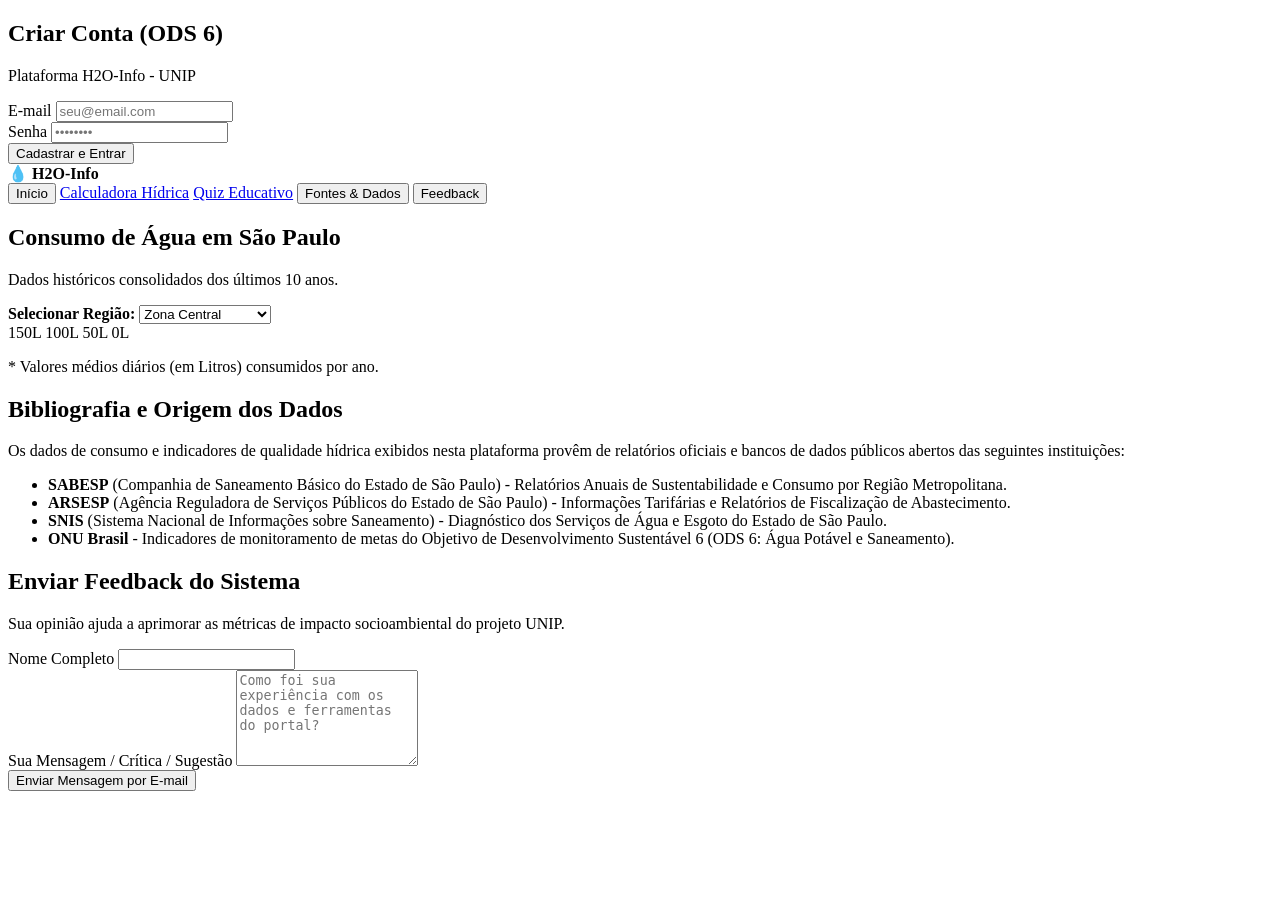
==== index.html @ cb8d6302 "atualizei o código" ====
<!DOCTYPE html>
<html lang="pt-BR">
<head>
    <meta charset="UTF-8">
    <meta name="viewport" content="width=device-width, initial-scale=1.0">
    <title>H2O-Info - Monitoramento Inteligente</title>
    <link rel="stylesheet" href="style.css">
</head>
<body>
    <!-- TELA DE AUTENTICAÇÃO (LOGIN/CADASTRO) -->
    <div id="auth-screen" class="auth-container">
        <div class="auth-card">
            <h2 id="auth-title">Criar Conta (ODS 6)</h2>
            <p class="auth-subtitle">Plataforma H2O-Info - UNIP</p>
            <form id="auth-form">
                <div class="form-group">
                    <label for="user-email">E-mail</label>
                    <input type="email" id="user-email" required placeholder="seu@email.com">
                </div>
                <div class="form-group">
                    <label for="user-password">Senha</label>
                    <input type="password" id="user-password" required placeholder="••••••••">
                </div>
                <button type="submit" id="auth-btn" class="btn-primary">Cadastrar e Entrar</button>
            </form>
        </div>
    </div>

    <!-- TELA PRINCIPAL (SISTEMA APÓS LOGIN) -->
    <div id="main-system" class="hidden">
        <!-- CABEÇALHO DA PLATAFORMA -->
        <header class="main-header">
            <div class="logo" onclick="goHome()">
                <span class="icon">💧</span> <strong>H2O-Info</strong>
            </div>
            <nav class="nav-menu">
                <button class="nav-link active" onclick="switchSection('dashboard')">Início</button>
                <a href="calculadora.html" class="nav-link">Calculadora Hídrica</a>
                <a href="quiz.html" class="nav-link">Quiz Educativo</a>
                <button class="nav-link" onclick="switchSection('biografia')">Fontes & Dados</button>
                <button class="nav-link" onclick="switchSection('feedback')">Feedback</button>
            </nav>
            <div class="user-profile-container" id="user-profile-container">
                <!-- Conteúdo dinâmico via JS -->
            </div>
        </header>

        <main class="content-container">
            <!-- SEÇÃO: DASHBOARD -->
            <section id="sec-dashboard" class="content-section">
                <div class="section-header">
                    <h2>Consumo de Água em São Paulo</h2>
                    <p>Dados históricos consolidados dos últimos 10 anos.</p>
                </div>

                <div class="filter-box">
                    <label for="region-select"><strong>Selecionar Região:</strong></label>
                    <select id="region-select" onchange="updateChart()">
                        <option value="centro">Zona Central</option>
                        <option value="norte">Zona Norte</option>
                        <option value="sul">Zona Sul</option>
                        <option value="leste">Zona Leste</option>
                        <option value="oeste">Zona Oeste</option>
                        <option value="metropolitana">Grande São Paulo</option>
                    </select>
                </div>

                <!-- GRÁFICO HISTÓRICO CUSTOMIZADO -->
                <div class="chart-wrapper">
                    <div class="chart-y-axis">
                        <span>150L</span>
                        <span>100L</span>
                        <span>50L</span>
                        <span>0L</span>
                    </div>
                    <div class="chart-area" id="chart-bars">
                        <!-- Barras renderizadas dinamicamente via JS -->
                    </div>
                </div>
                <div class="chart-legend">
                    <p>* Valores médios diários (em Litros) consumidos por ano.</p>
                </div>
            </section>

            <!-- SEÇÃO: BIOGRAFIA E FONTES -->
            <section id="sec-biografia" class="content-section hidden">
                <h2>Bibliografia e Origem dos Dados</h2>
                <div class="card-info">
                    <p>Os dados de consumo e indicadores de qualidade hídrica exibidos nesta plataforma provêm de relatórios oficiais e bancos de dados públicos abertos das seguintes instituições:</p>
                    <ul>
                        <li><strong>SABESP</strong> (Companhia de Saneamento Básico do Estado de São Paulo) - Relatórios Anuais de Sustentabilidade e Consumo por Região Metropolitana.</li>
                        <li><strong>ARSESP</strong> (Agência Reguladora de Serviços Públicos do Estado de São Paulo) - Informações Tarifárias e Relatórios de Fiscalização de Abastecimento.</li>
                        <li><strong>SNIS</strong> (Sistema Nacional de Informações sobre Saneamento) - Diagnóstico dos Serviços de Água e Esgoto do Estado de São Paulo.</li>
                        <li><strong>ONU Brasil</strong> - Indicadores de monitoramento de metas do Objetivo de Desenvolvimento Sustentável 6 (ODS 6: Água Potável e Saneamento).</li>
                    </ul>
                </div>
            </section>

            <!-- SEÇÃO: FEEDBACK -->
            <section id="sec-feedback" class="content-section hidden">
                <h2>Enviar Feedback do Sistema</h2>
                <p>Sua opinião ajuda a aprimorar as métricas de impacto socioambiental do projeto UNIP.</p>
                <form action="https://formspree.io/f/mbdwvgea" method="POST" class="feedback-form">
                    <input type="hidden" name="_next" value="http://localhost:5500/index.html">
                    <input type="hidden" name="_subject" value="Novo Feedback - Plataforma H2O-Info">
                   
                    <div class="form-group">
                        <label for="feed-name">Nome Completo</label>
                        <input type="text" name="name" id="feed-name" required>
                    </div>
                    <div class="form-group">
                        <label for="feed-message">Sua Mensagem / Crítica / Sugestão</label>
                        <textarea name="message" id="feed-message" rows="6" required placeholder="Como foi sua experiência com os dados e ferramentas do portal?"></textarea>
                    </div>
                    <button type="submit" class="btn-primary">Enviar Mensagem por E-mail</button>
                </form>
            </section>
        </main>
    </div>

    <script src="script.js"></script>
</body>
</html>
---- style.css ----
/* NOVOS ESTILOS PARA PERFIL E QUIZ */
.user-profile-container {
    position: relative;
}

.user-profile {
    cursor: pointer;
    padding: 8px 12px;
    border-radius: 20px;
    background: var(--background-gray);
    display: flex;
    align-items: center;
    gap: 5px;
    font-weight: 500;
}

.profile-menu {
    position: absolute;
    top: 100%;
    right: 0;
    background: var(--card-white);
    border: 1px solid var(--border-color);
    border-radius: 8px;
    box-shadow: 0 4px 12px rgba(0,0,0,0.1);
    min-width: 180px;
    z-index: 1000;
    padding: 10px;
}

.profile-menu div { padding: 8px 0; font-size: 0.9rem; color: var(--text-dark); }

.profile-menu.hidden { display: none; }

.btn-option {
    background: var(--background-gray);
    border: 2px solid var(--border-color);
    padding: 12px;
    border-radius: 8px;
    cursor: pointer;
    width: 100%;
    text-align: left;
    margin-bottom: 10px;
    transition: all 0.2s;
}

.btn-option:hover { background: var(--light-blue); border-color: var(--primary-blue); }

.options-grid { display: grid; grid-template-columns: 1fr 1fr; gap: 12px; }

.quiz-card { background: var(--background-gray); padding: 25px; border-radius: 12px; }

#quiz-detailed-results { margin-top: 25px; }
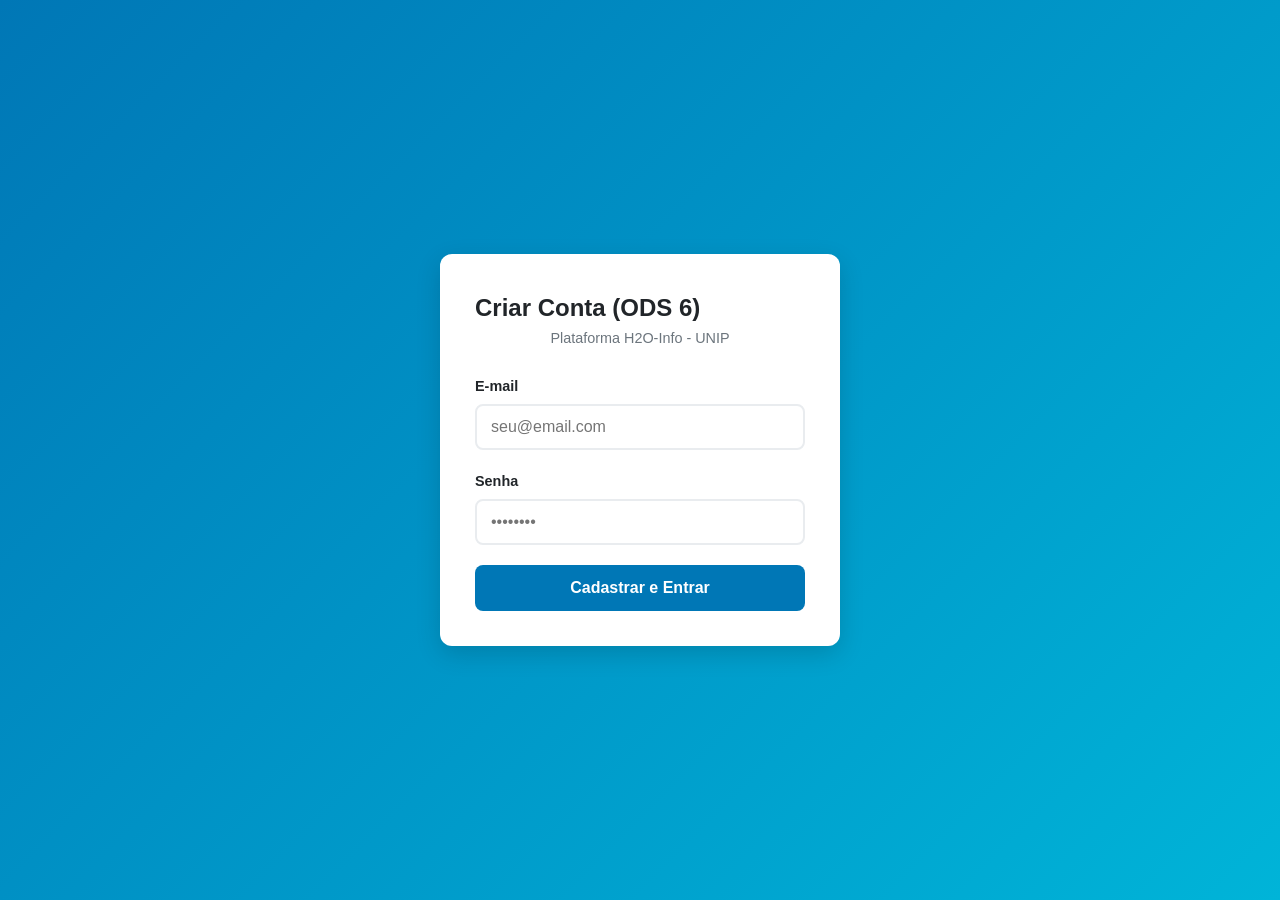
==== commit 11df92d2: "atualizei" ====
--- a/index.html
+++ b/index.html
@@ -49,7 +49,7 @@
             <!-- SEÇÃO: DASHBOARD -->
             <section id="sec-dashboard" class="content-section">
                 <div class="section-header">
-                    <h2>Consumo de Água em São Paulo</h2>
+                    <h2>Consumo diário de Água em São Paulo</h2>
                     <p>Dados históricos consolidados dos últimos 10 anos.</p>
                 </div>
 
--- a/style.css
+++ b/style.css
@@ -1,52 +1,474 @@
-/* NOVOS ESTILOS PARA PERFIL E QUIZ */
+/* RESET DE PADRÕES E CORES DIRETRIZES (UI/UX) */
+:root {
+    --primary-blue: #0077b6;
+    --light-blue: #00b4d8;
+    --background-gray: #f8f9fa;
+    --card-white: #ffffff;
+    --text-dark: #212529;
+    --border-color: #e9ecef;
+}
+
+* {
+    box-sizing: border-box;
+    margin: 0;
+    padding: 0;
+    font-family: 'Segoe UI', Tahoma, Geneva, Verdana, sans-serif;
+}
+
+body {
+    background-color: var(--background-gray);
+    color: var(--text-dark);
+    line-height: 1.6;
+}
+
+/* UTILITÁRIOS */
+.hidden { display: none !important; }
+
+/* LOGO CLICÁVEL */
+.logo {
+    cursor: pointer;
+    display: flex;
+    align-items: center;
+    gap: 8px;
+    font-size: 1.3rem;
+    font-weight: bold;
+    color: var(--primary-blue);
+    transition: color 0.2s;
+}
+
+.logo:hover { color: var(--light-blue); }
+
+/* TELA DE AUTENTICAÇÃO */
+.auth-container {
+    display: flex;
+    justify-content: center;
+    align-items: center;
+    min-height: 100vh;
+    background: linear-gradient(135deg, var(--primary-blue), var(--light-blue));
+    padding: 20px;
+}
+
+.auth-card {
+    background: var(--card-white);
+    padding: 35px;
+    border-radius: 12px;
+    box-shadow: 0 8px 24px rgba(0,0,0,0.15);
+    width: 100%;
+    max-width: 400px;
+}
+
+.auth-title { 
+    text-align: center; 
+    color: var(--primary-blue); 
+    margin-bottom: 8px;
+}
+
+.auth-subtitle { 
+    text-align: center; 
+    font-size: 0.9rem; 
+    color: #6c757d; 
+    margin-bottom: 25px; 
+}
+
+/* ELEMENTOS DE FORMULÁRIO */
+.form-group { margin-bottom: 20px; }
+.form-group label { 
+    display: block; 
+    margin-bottom: 6px; 
+    font-weight: 600; 
+    font-size: 0.9rem; 
+}
+.form-group input, 
+.form-group select, 
+.form-group textarea {
+    width: 100%;
+    padding: 12px 14px;
+    border: 2px solid var(--border-color);
+    border-radius: 8px;
+    font-size: 1rem;
+    transition: border-color 0.2s;
+}
+.form-group input:focus, 
+.form-group select:focus { 
+    border-color: var(--primary-blue); 
+    outline: none; 
+    box-shadow: 0 0 0 3px rgba(0,119,182,0.1);
+}
+
+.btn-primary {
+    background-color: var(--primary-blue);
+    color: white;
+    border: none;
+    padding: 14px 24px;
+    border-radius: 8px;
+    cursor: pointer;
+    font-size: 1rem;
+    font-weight: bold;
+    width: 100%;
+    transition: all 0.2s;
+}
+.btn-primary:hover { 
+    background-color: #005f96; 
+    transform: translateY(-1px);
+}
+
+/* CABEÇALHO PRINCIPAL */
+.main-header {
+    background-color: var(--card-white);
+    border-bottom: 3px solid var(--primary-blue);
+    padding: 15px 30px;
+    display: flex;
+    justify-content: space-between;
+    align-items: center;
+    flex-wrap: wrap;
+    gap: 20px;
+    box-shadow: 0 2px 10px rgba(0,0,0,0.1);
+}
+
+.nav-menu { 
+    display: flex; 
+    gap: 10px; 
+    flex-wrap: wrap; 
+}
+
+.nav-link {
+    text-decoration: none;
+    color: var(--text-dark);
+    font-weight: 600;
+    padding: 10px 18px;
+    border-radius: 25px;
+    background: var(--background-gray);
+    border: 2px solid transparent;
+    cursor: pointer;
+    font-size: 0.95rem;
+    transition: all 0.2s;
+}
+.nav-link.active, 
+.nav-link:hover {
+    background-color: var(--primary-blue);
+    color: white;
+    border-color: var(--light-blue);
+    transform: translateY(-2px);
+}
+
+.btn-logout {
+    padding: 6px 14px;
+    background: #dc3545;
+    border: none;
+    color: white;
+    border-radius: 20px;
+    cursor: pointer;
+    font-size: 0.85rem;
+    transition: background 0.2s;
+}
+.btn-logout:hover { background: #c82333; }
+
+/* PERFIL DINÂMICO COM DROPDOWN */
 .user-profile-container {
     position: relative;
 }
 
 .user-profile {
     cursor: pointer;
-    padding: 8px 12px;
-    border-radius: 20px;
-    background: var(--background-gray);
-    display: flex;
-    align-items: center;
-    gap: 5px;
-    font-weight: 500;
+    padding: 10px 16px;
+    border-radius: 25px;
+    background: linear-gradient(135deg, var(--primary-blue), var(--light-blue));
+    color: white;
+    display: flex;
+    align-items: center;
+    gap: 8px;
+    font-weight: 600;
+    font-size: 0.9rem;
+    box-shadow: 0 2px 8px rgba(0,119,182,0.3);
+    transition: all 0.2s;
+}
+
+.user-profile:hover {
+    transform: translateY(-1px);
+    box-shadow: 0 4px 12px rgba(0,119,182,0.4);
 }
 
 .profile-menu {
     position: absolute;
-    top: 100%;
+    top: 110%;
     right: 0;
     background: var(--card-white);
+    border: 2px solid var(--border-color);
+    border-radius: 12px;
+    box-shadow: 0 8px 25px rgba(0,0,0,0.15);
+    min-width: 220px;
+    z-index: 1000;
+    padding: 16px;
+    animation: slideDown 0.2s ease-out;
+}
+
+@keyframes slideDown {
+    from { opacity: 0; transform: translateY(-10px); }
+    to { opacity: 1; transform: translateY(0); }
+}
+
+.profile-menu div { 
+    padding: 10px 0; 
+    font-size: 0.95rem; 
+    color: var(--text-dark);
+    border-bottom: 1px solid var(--border-color);
+}
+
+/* RECIPIENTE DE CONTEÚDO */
+.content-container {
+    max-width: 1200px;
+    margin: 40px auto;
+    padding: 0 20px;
+}
+
+.content-section {
+    background: var(--card-white);
+    padding: 40px;
+    border-radius: 16px;
+    box-shadow: 0 8px 32px rgba(0,0,0,0.08);
+}
+
+.section-header { 
+    margin-bottom: 30px; 
+    border-bottom: 2px solid var(--border-color); 
+    padding-bottom: 20px; 
+}
+
+/* FILTROS E CARDS */
+.filter-box { 
+    background: linear-gradient(135deg, var(--background-gray), #e9f5ff); 
+    padding: 20px; 
+    border-radius: 12px; 
+    margin-bottom: 30px;
     border: 1px solid var(--border-color);
+}
+.filter-box label { font-weight: 700; color: var(--primary-blue); }
+.filter-box select { 
+    width: auto; 
+    margin-left: 15px; 
+    padding: 8px 12px;
+    border-radius: 6px;
+}
+
+/* GRÁFICO HISTÓRICO */
+.chart-wrapper {
+    display: flex;
+    height: 350px;
+    border-left: 3px solid var(--primary-blue);
+    border-bottom: 3px solid var(--primary-blue);
+    position: relative;
+    margin-top: 30px;
+    background: var(--card-white);
+    border-radius: 12px;
+    padding: 20px;
+}
+
+.chart-y-axis {
+    position: absolute;
+    left: -55px;
+    height: 100%;
+    display: flex;
+    flex-direction: column;
+    justify-content: space-between;
+    font-size: 0.85rem;
+    color: #666;
+    text-align: right;
+    width: 45px;
+    font-weight: 600;
+}
+
+.chart-area {
+    display: flex;
+    width: 100%;
+    height: 100%;
+    align-items: flex-end;
+    justify-content: space-around;
+    padding: 0 15px;
+}
+
+.chart-column {
+    display: flex;
+    flex-direction: column;
+    align-items: center;
+    width: 9%;
+    height: 100%;
+    justify-content: flex-end;
+}
+
+.bar-fill {
+    background: linear-gradient(135deg, var(--light-blue), var(--primary-blue));
+    width: 70%;
+    border-radius: 8px 8px 0 0;
+    transition: all 0.5s ease-out;
+    box-shadow: 0 4px 12px rgba(0,119,182,0.3);
+}
+
+.chart-column:hover .bar-fill { 
+    transform: scale(1.05);
+    box-shadow: 0 6px 20px rgba(0,119,182,0.4);
+}
+
+.bar-value { 
+    font-size: 0.8rem; 
+    font-weight: bold; 
+    margin-bottom: 6px;
+    color: var(--primary-blue);
+}
+.bar-label { 
+    font-size: 0.85rem; 
+    margin-top: 10px; 
+    font-weight: 600; 
+    color: #666;
+}
+
+.chart-legend { 
+    margin-top: 35px; 
+    font-size: 0.9rem; 
+    color: #6c757d;
+    text-align: center;
+    padding: 15px;
+    background: var(--background-gray);
     border-radius: 8px;
-    box-shadow: 0 4px 12px rgba(0,0,0,0.1);
-    min-width: 180px;
-    z-index: 1000;
-    padding: 10px;
-}
-
-.profile-menu div { padding: 8px 0; font-size: 0.9rem; color: var(--text-dark); }
-
-.profile-menu.hidden { display: none; }
+}
+
+/* RESULTADOS E STATUS */
+.result-box { 
+    margin-top: 35px; 
+    padding: 30px; 
+    border-radius: 16px; 
+    background: linear-gradient(135deg, var(--background-gray), #f0f8ff); 
+    text-align: center; 
+    border: 2px solid var(--border-color);
+}
+
+.total-litros { 
+    font-size: 3rem; 
+    font-weight: 900; 
+    color: var(--primary-blue); 
+    margin: 15px 0;
+    text-shadow: 2px 2px 4px rgba(0,0,0,0.1);
+}
+
+.status-badge { 
+    display: inline-block; 
+    padding: 12px 24px; 
+    border-radius: 30px; 
+    font-weight: bold; 
+    font-size: 1.1rem;
+    box-shadow: 0 4px 12px rgba(0,0,0,0.15);
+}
+
+.status-badge.excelente { 
+    background: linear-gradient(135deg, #d4edda, #c3e6cb); 
+    color: #155724; 
+}
+.status-badge.moderado { 
+    background: linear-gradient(135deg, #fff3cd, #ffeaa7); 
+    color: #856404; 
+}
+.status-badge.crítico { 
+    background: linear-gradient(135deg, #f8d7da, #f8c1cc); 
+    color: #721c24; 
+    animation: pulse 2s infinite;
+}
+
+@keyframes pulse {
+    0% { transform: scale(1); }
+    50% { transform: scale(1.02); }
+    100% { transform: scale(1); }
+}
+
+/* CALCULADORA */
+.calc-box {
+    background: var(--background-gray);
+    padding: 25px;
+    border-radius: 12px;
+    margin-bottom: 25px;
+}
+.calc-box .form-group small {
+    color: #6c757d;
+    font-style: italic;
+}
+
+/* QUIZ ESTILIZADO */
+.quiz-progress { 
+    margin-bottom: 25px; 
+    font-weight: 700; 
+    color: var(--primary-blue);
+    display: flex;
+    justify-content: space-between;
+    align-items: center;
+}
+
+.progress-bar { 
+    background: var(--border-color); 
+    height: 12px; 
+    border-radius: 6px; 
+    overflow: hidden;
+    flex: 1;
+    margin-left: 20px;
+}
+
+#progress-fill {
+    height: 100%;
+    background: linear-gradient(90deg, var(--primary-blue), var(--light-blue));
+    border-radius: 6px;
+    transition: width 0.4s ease;
+    box-shadow: 0 0 10px rgba(0,119,182,0.4);
+}
+
+.quiz-card { 
+    background: linear-gradient(135deg, var(--card-white), var(--background-gray)); 
+    padding: 35px; 
+    border-radius: 20px; 
+    box-shadow: 0 8px 25px rgba(0,0,0,0.1);
+    text-align: center;
+}
 
 .btn-option {
-    background: var(--background-gray);
+    background: linear-gradient(135deg, var(--background-gray), #f8f9fa);
     border: 2px solid var(--border-color);
-    padding: 12px;
-    border-radius: 8px;
+    padding: 16px 20px;
+    border-radius: 12px;
     cursor: pointer;
     width: 100%;
     text-align: left;
-    margin-bottom: 10px;
-    transition: all 0.2s;
-}
-
-.btn-option:hover { background: var(--light-blue); border-color: var(--primary-blue); }
-
-.options-grid { display: grid; grid-template-columns: 1fr 1fr; gap: 12px; }
-
-.quiz-card { background: var(--background-gray); padding: 25px; border-radius: 12px; }
-
-#quiz-detailed-results { margin-top: 25px; }+    margin-bottom: 15px;
+    font-size: 1rem;
+    font-weight: 500;
+    transition: all 0.3s ease;
+    box-shadow: 0 2px 8px rgba(0,0,0,0.05);
+}
+
+.btn-option:hover { 
+    background: linear-gradient(135deg, var(--light-blue), var(--primary-blue));
+    border-color: var(--primary-blue);
+    color: white;
+    transform: translateY(-3px);
+    box-shadow: 0 6px 20px rgba(0,119,182,0.3);
+}
+
+.options-grid { 
+    display: grid; 
+    grid-template-columns: 1fr 1fr; 
+    gap: 15px; 
+}
+
+/* RESULTADOS DETALHADOS DO QUIZ */
+#quiz-detailed-results div {
+    margin-bottom: 20px;
+}
+#quiz-detailed-results h3 {
+    color: var(--primary-blue);
+    margin-bottom: 20px;
+}
+
+/* RESPONSIVO */
+@media (max-width: 768px) {
+    .main-header { padding: 12px 20px; flex-direction: column; gap: 15px; }
+    .nav-menu { order: 3; width: 100%; justify-content: center; }
+    .content-section { padding: 25px 20px; }
+    .chart-wrapper { height: 280px; }
+    .options-grid { grid-template-columns: 1fr; }
+    .profile-menu { right: -20px; min-width: 200px; }
+}
